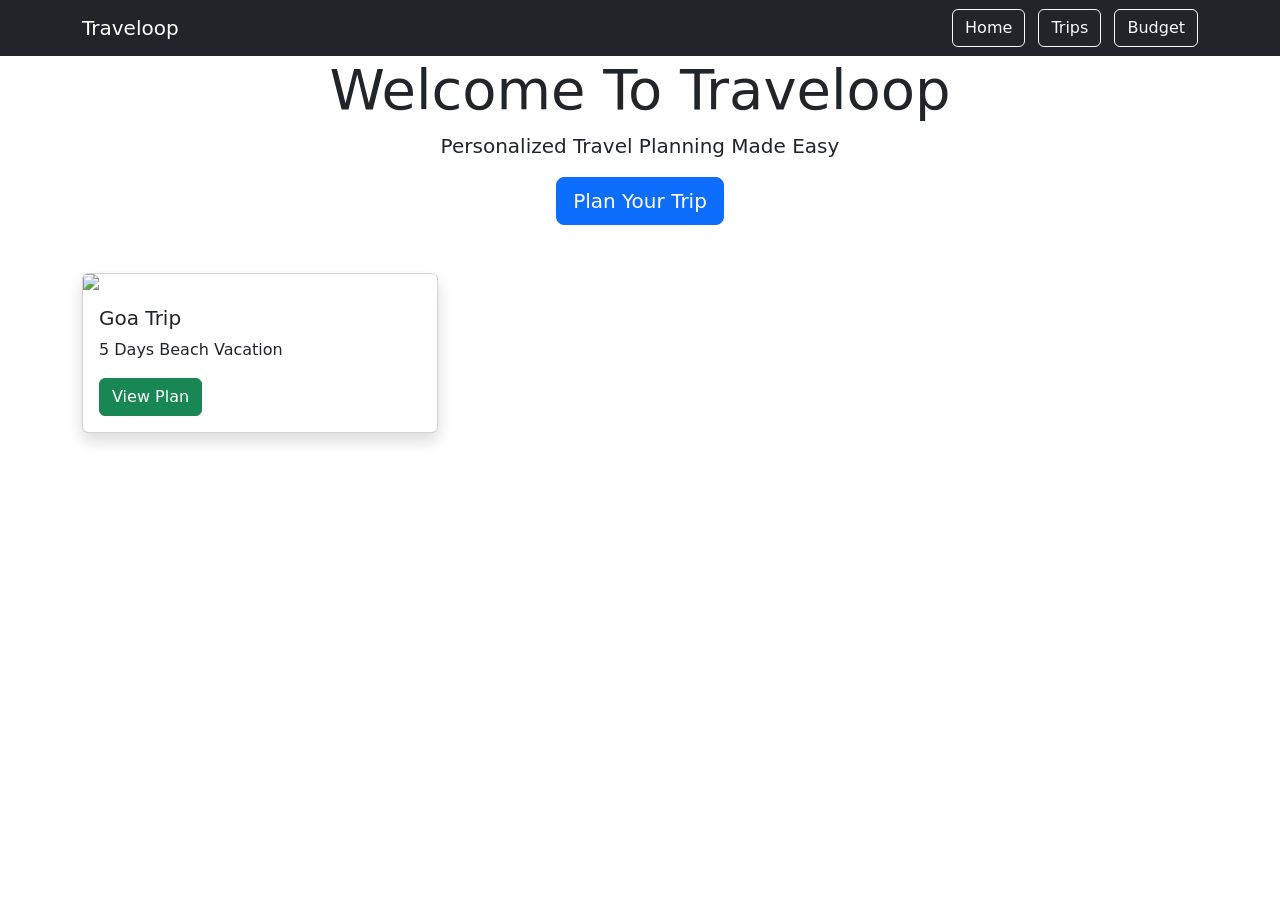
==== index.html @ 0d14d162 "Add initial HTML structure for Traveloop website" ====
<!DOCTYPE html>
<html lang="en">
<head>
    <meta charset="UTF-8">
    <meta name="viewport" content="width=device-width, initial-scale=1.0">

    <title>Traveloop</title>

    <!-- Bootstrap -->
    <link href="https://cdn.jsdelivr.net/npm/bootstrap@5.3.3/dist/css/bootstrap.min.css" rel="stylesheet">

    <!-- CSS -->
    <link rel="stylesheet" href="style.css">
</head>

<body>

    <!-- Navbar -->
    <nav class="navbar navbar-dark bg-dark navbar-expand-lg">
        <div class="container">
            <a class="navbar-brand" href="#">
                Traveloop
            </a>

            <div>
                <a href="#" class="btn btn-outline-light me-2">Home</a>
                <a href="#" class="btn btn-outline-light me-2">Trips</a>
                <a href="#" class="btn btn-outline-light">Budget</a>
            </div>
        </div>
    </nav>

    <!-- Hero Section -->
    <section class="hero text-center">
        <div class="container">
            <h1 class="display-4">
                Welcome To Traveloop
            </h1>

            <p class="lead">
                Personalized Travel Planning Made Easy
            </p>

            <button class="btn btn-primary btn-lg">
                Plan Your Trip
            </button>
        </div>
    </section>

    <!-- Trip Cards -->
    <div class="container mt-5">

        <div class="row">

            <div class="col-md-4">
                <div class="card shadow">
                    <img src="https://images.unsplash.com/photo-1507525428034-b723cf961d3e"
                         class="card-img-top">

                    <div class="card-body">
                        <h5 class="card-title">Goa Trip</h5>

                        <p class="card-text">
                            5 Days Beach Vacation
                        </p>

                        <button class="btn btn-success">
                            View Plan
                        </button>
                    </div>
                </div>
            </div>

        </div>

    </div>

    <!-- JS -->
    <script src="script.js"></script>

</body>
</html>
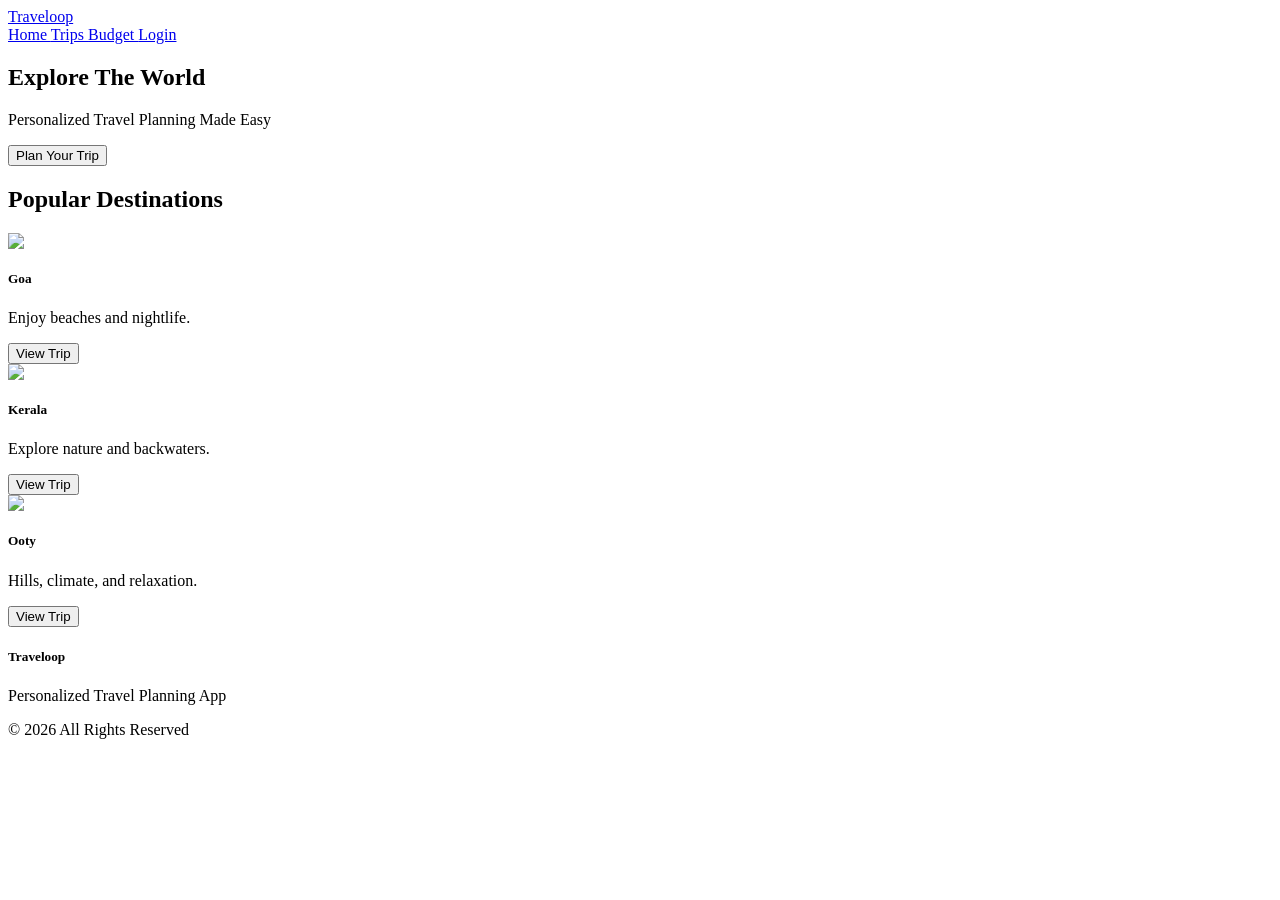
==== commit 74199647: "Refactor HTML structure and update navbar links" ====
--- a/index.html
+++ b/index.html
@@ -1,82 +1,198 @@
-<!DOCTYPE html>
-<html lang="en">
-<head>
-    <meta charset="UTF-8">
-    <meta name="viewport" content="width=device-width, initial-scale=1.0">
-
-    <title>Traveloop</title>
-
-    <!-- Bootstrap -->
-    <link href="https://cdn.jsdelivr.net/npm/bootstrap@5.3.3/dist/css/bootstrap.min.css" rel="stylesheet">
-
-    <!-- CSS -->
-    <link rel="stylesheet" href="style.css">
-</head>
-
 <body>
 
-    <!-- Navbar -->
-    <nav class="navbar navbar-dark bg-dark navbar-expand-lg">
+    <!-- Navbar Start -->
+    
+    <nav class="navbar navbar-expand-lg navbar-dark bg-dark">
+
         <div class="container">
-            <a class="navbar-brand" href="#">
+
+            <a class="navbar-brand fw-bold" href="#">
                 Traveloop
             </a>
 
             <div>
-                <a href="#" class="btn btn-outline-light me-2">Home</a>
-                <a href="#" class="btn btn-outline-light me-2">Trips</a>
-                <a href="#" class="btn btn-outline-light">Budget</a>
+
+                <a href="index.html"
+                class="btn btn-outline-light me-2">
+                    Home
+                </a>
+
+                <a href="trips.html"
+                class="btn btn-outline-light me-2">
+                    Trips
+                </a>
+
+                <a href="budget.html"
+                class="btn btn-outline-light me-2">
+                    Budget
+                </a>
+
+                <a href="login.html"
+                class="btn btn-primary">
+                    Login
+                </a>
+
             </div>
+
         </div>
+
     </nav>
 
-    <!-- Hero Section -->
-    <section class="hero text-center">
-        <div class="container">
-            <h1 class="display-4">
-                Welcome To Traveloop
+    <!-- Navbar End -->
+
+
+    <!-- Hero Section Start -->
+
+    <section class="hero">
+
+        <div class="container text-center">
+
+            <h1 class="display-3 fw-bold">
+                Explore The World
             </h1>
 
-            <p class="lead">
+            <p class="lead mt-3">
                 Personalized Travel Planning Made Easy
             </p>
 
-            <button class="btn btn-primary btn-lg">
+            <button class="btn btn-light btn-lg mt-3">
                 Plan Your Trip
             </button>
+
         </div>
+
     </section>
 
-    <!-- Trip Cards -->
+    <!-- Hero Section End -->
+
+
+    <!-- Travel Cards Start -->
+
     <div class="container mt-5">
+
+        <h2 class="text-center mb-5">
+            Popular Destinations
+        </h2>
 
         <div class="row">
 
+            <!-- Card 1 -->
+
             <div class="col-md-4">
+
                 <div class="card shadow">
+
                     <img src="https://images.unsplash.com/photo-1507525428034-b723cf961d3e"
-                         class="card-img-top">
+                    class="card-img-top">
 
                     <div class="card-body">
-                        <h5 class="card-title">Goa Trip</h5>
+
+                        <h5 class="card-title">
+                            Goa
+                        </h5>
 
                         <p class="card-text">
-                            5 Days Beach Vacation
+                            Enjoy beaches and nightlife.
+                        </p>
+
+                        <button class="btn btn-primary">
+                            View Trip
+                        </button>
+
+                    </div>
+
+                </div>
+
+            </div>
+
+
+            <!-- Card 2 -->
+
+            <div class="col-md-4">
+
+                <div class="card shadow">
+
+                    <img src="https://images.unsplash.com/photo-1500530855697-b586d89ba3ee"
+                    class="card-img-top">
+
+                    <div class="card-body">
+
+                        <h5 class="card-title">
+                            Kerala
+                        </h5>
+
+                        <p class="card-text">
+                            Explore nature and backwaters.
                         </p>
 
                         <button class="btn btn-success">
-                            View Plan
+                            View Trip
                         </button>
+
                     </div>
+
                 </div>
+
+            </div>
+
+
+            <!-- Card 3 -->
+
+            <div class="col-md-4">
+
+                <div class="card shadow">
+
+                    <img src="https://images.unsplash.com/photo-1512453979798-5ea266f8880c"
+                    class="card-img-top">
+
+                    <div class="card-body">
+
+                        <h5 class="card-title">
+                            Ooty
+                        </h5>
+
+                        <p class="card-text">
+                            Hills, climate, and relaxation.
+                        </p>
+
+                        <button class="btn btn-danger">
+                            View Trip
+                        </button>
+
+                    </div>
+
+                </div>
+
             </div>
 
         </div>
 
     </div>
 
-    <!-- JS -->
+    <!-- Travel Cards End -->
+
+
+    <!-- Footer Start -->
+
+    <footer class="bg-dark text-white text-center p-4 mt-5">
+
+        <h5>
+            Traveloop
+        </h5>
+
+        <p>
+            Personalized Travel Planning App
+        </p>
+
+        <p>
+            © 2026 All Rights Reserved
+        </p>
+
+    </footer>
+
+    <!-- Footer End -->
+
+
     <script src="script.js"></script>
 
 </body>
-</html>
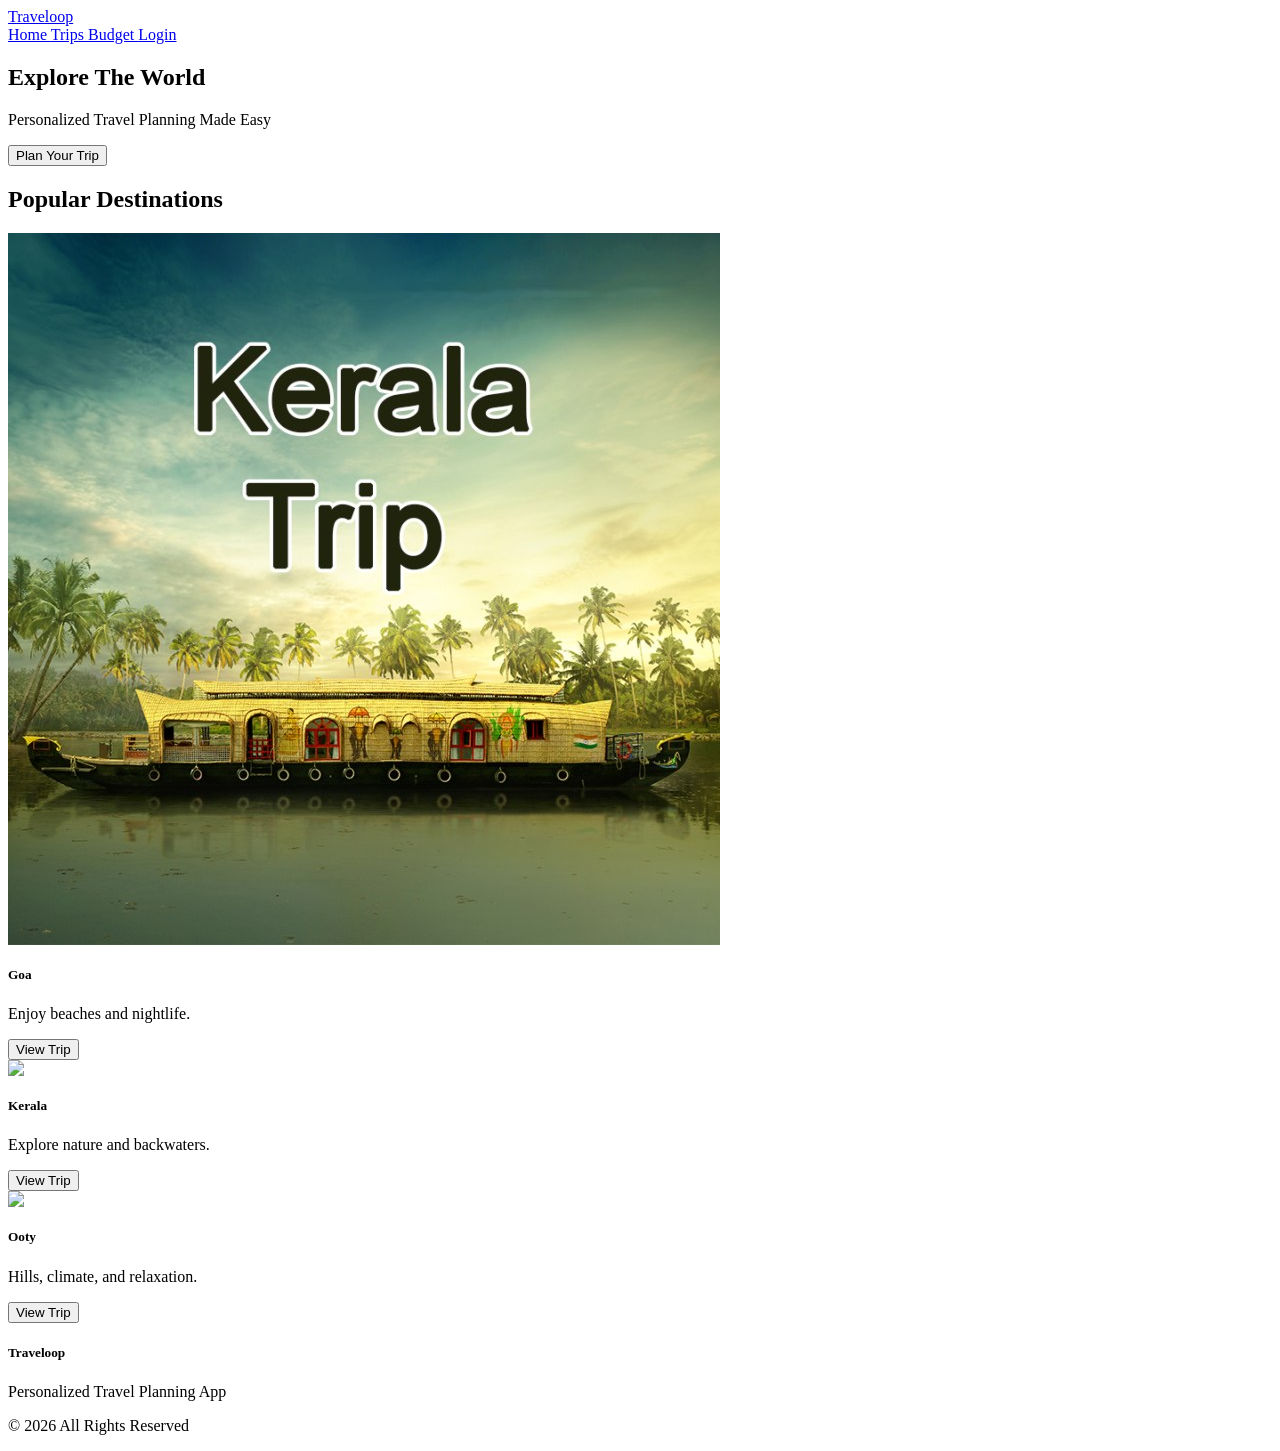
==== commit 31d4263e: "Replace external images with local assets" ====
--- a/index.html
+++ b/index.html
@@ -82,9 +82,7 @@
 
                 <div class="card shadow">
 
-                    <img src="https://images.unsplash.com/photo-1507525428034-b723cf961d3e"
-                    class="card-img-top">
-
+                    <img src="assets/images/goa.jpg" class="card-img-top">
                     <div class="card-body">
 
                         <h5 class="card-title">
@@ -112,8 +110,7 @@
 
                 <div class="card shadow">
 
-                    <img src="https://images.unsplash.com/photo-1500530855697-b586d89ba3ee"
-                    class="card-img-top">
+                    <img src="assets/images/kerala.jpg" class="card-img-top">
 
                     <div class="card-body">
 
@@ -142,8 +139,7 @@
 
                 <div class="card shadow">
 
-                    <img src="https://images.unsplash.com/photo-1512453979798-5ea266f8880c"
-                    class="card-img-top">
+                    <img src="assets/images/ooty.jpg" class="card-img-top">
 
                     <div class="card-body">
 
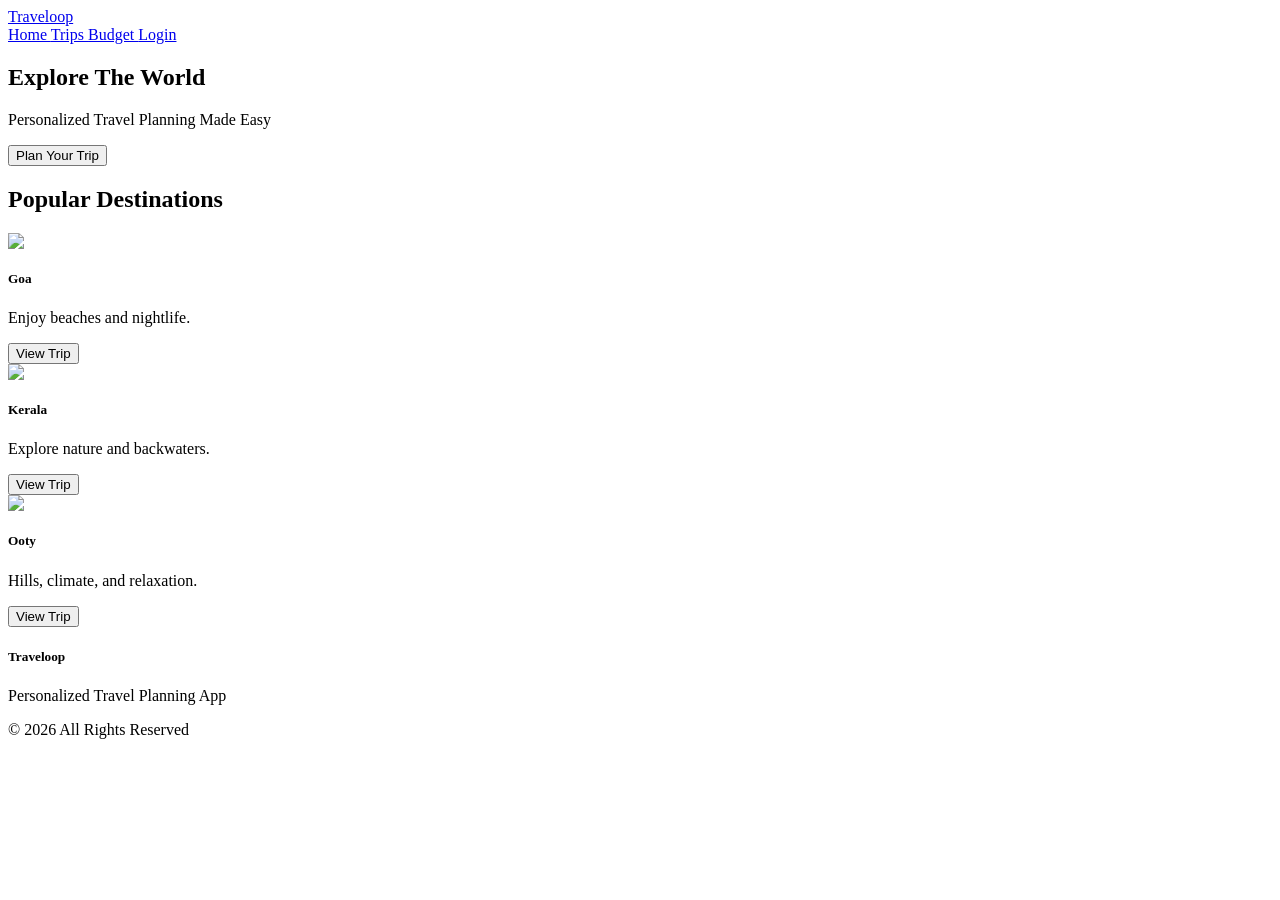
==== commit 3231cf55: "Replace local image sources with Unsplash URLs" ====
--- a/index.html
+++ b/index.html
@@ -82,7 +82,8 @@
 
                 <div class="card shadow">
 
-                    <img src="assets/images/goa.jpg" class="card-img-top">
+                <img src="https://images.unsplash.com/photo-1512343879784-a960bf40e7f2"
+class="card-img-top">
                     <div class="card-body">
 
                         <h5 class="card-title">
@@ -110,7 +111,8 @@
 
                 <div class="card shadow">
 
-                    <img src="assets/images/kerala.jpg" class="card-img-top">
+                <img src="https://images.unsplash.com/photo-1602216056096-3b40cc0c9944"
+class="card-img-top">
 
                     <div class="card-body">
 
@@ -139,7 +141,8 @@
 
                 <div class="card shadow">
 
-                    <img src="assets/images/ooty.jpg" class="card-img-top">
+                   <img src="https://images.unsplash.com/photo-1506744038136-46273834b3fb"
+class="card-img-top"> 
 
                     <div class="card-body">
 
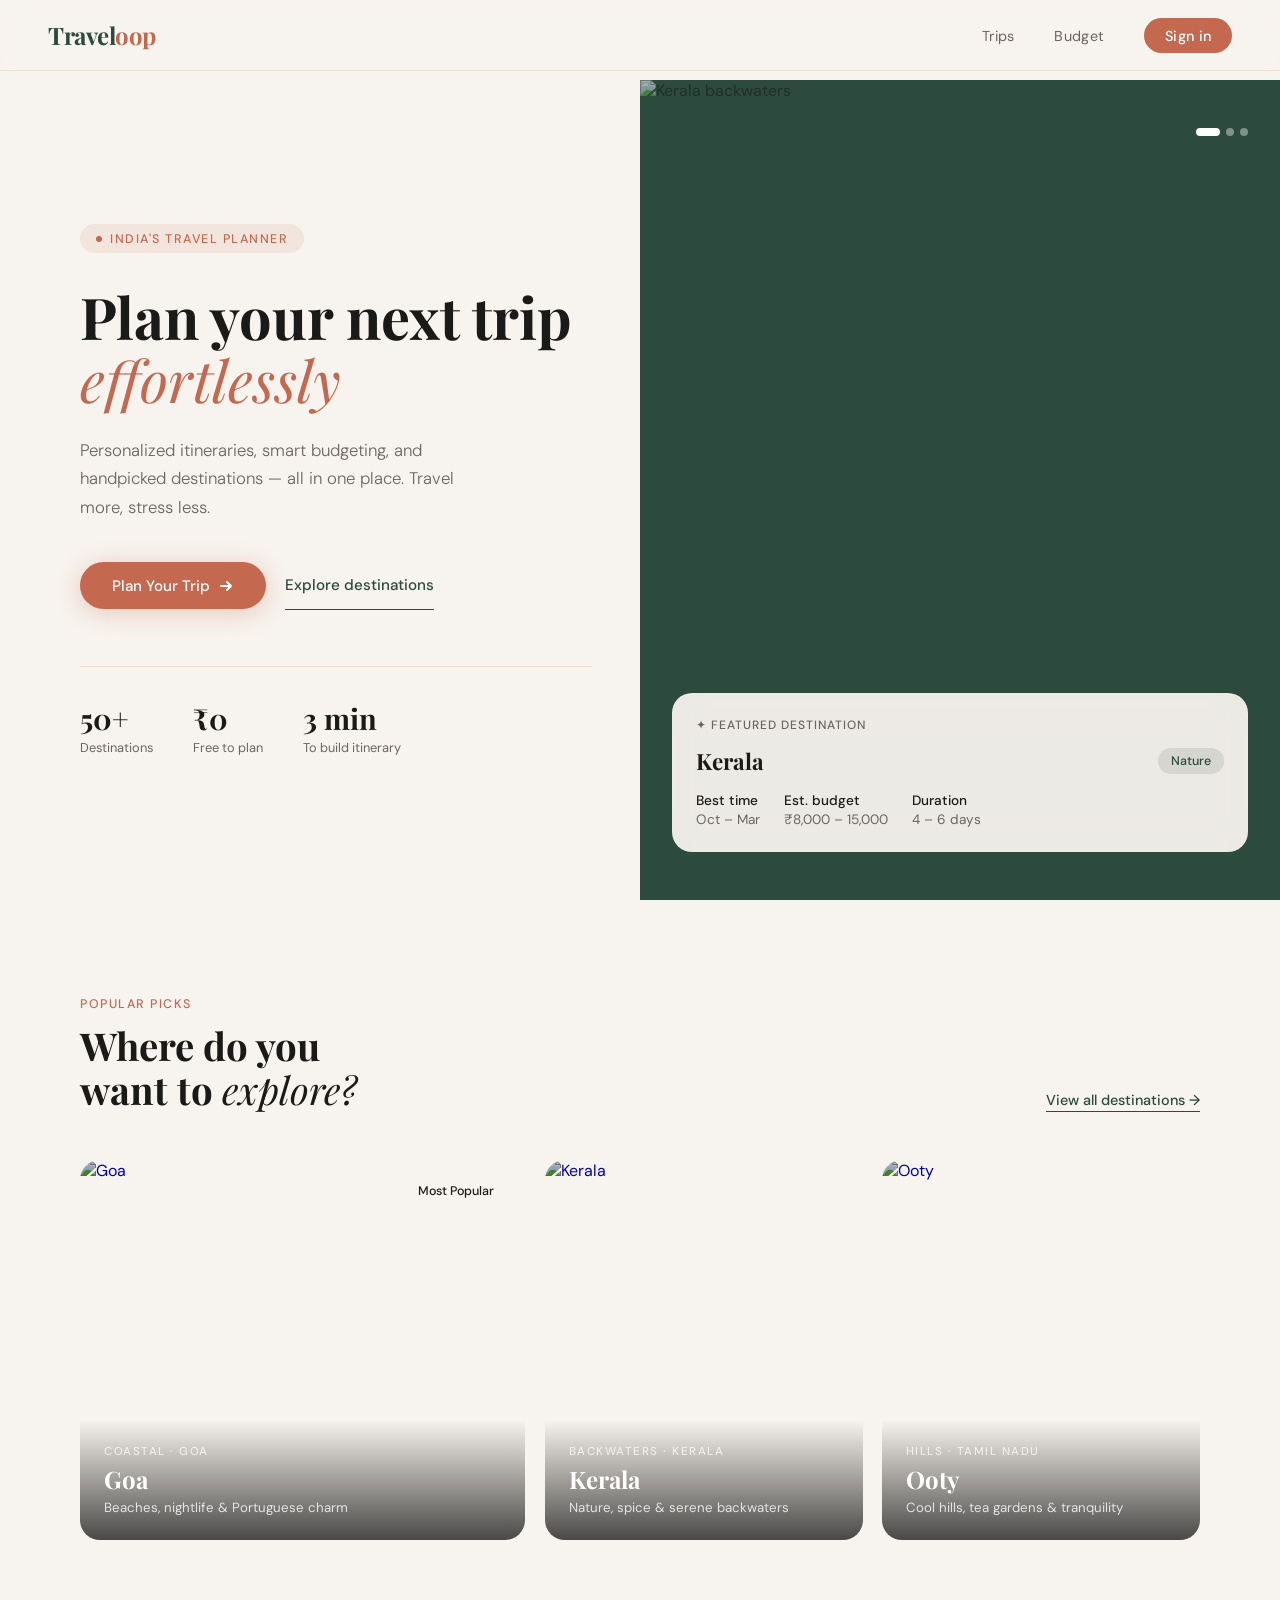
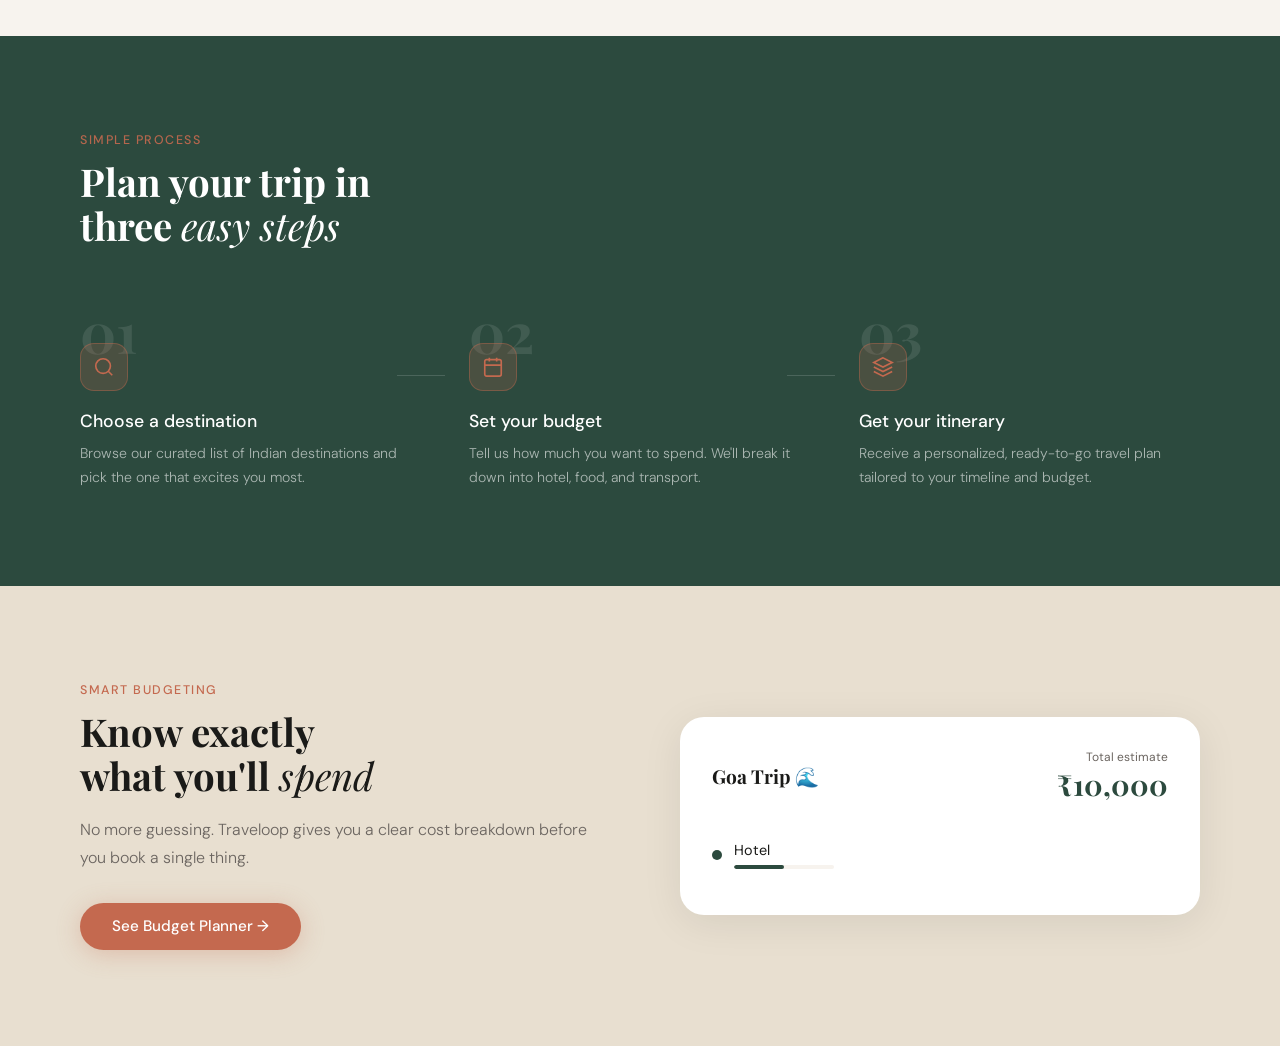
==== commit e75ffd7c: "Update index.html" ====
--- a/index.html
+++ b/index.html
@@ -1,197 +1,528 @@
+<!DOCTYPE html>
+<html lang="en">
+<head>
+  <meta charset="UTF-8" />
+  <meta name="viewport" content="width=device-width, initial-scale=1.0"/>
+  <title>Traveloop — Personalized Travel Planning</title>
+  <link rel="preconnect" href="https://fonts.googleapis.com">
+  <link href="https://fonts.googleapis.com/css2?family=Playfair+Display:ital,wght@0,700;1,400&family=DM+Sans:wght@300;400;500&display=swap" rel="stylesheet">
+  <style>
+    *, *::before, *::after { box-sizing: border-box; margin: 0; padding: 0; }
+
+    :root {
+      --cream: #F7F3EE;
+      --sand: #E8DFD0;
+      --terracotta: #C4694F;
+      --terra-dark: #9E4A34;
+      --forest: #2C4A3E;
+      --forest-light: #3D6B5C;
+      --ink: #1A1A18;
+      --muted: #6B6560;
+      --white: #FFFFFF;
+    }
+
+    html { scroll-behavior: smooth; }
+
+    body {
+      font-family: 'DM Sans', sans-serif;
+      background: var(--cream);
+      color: var(--ink);
+      overflow-x: hidden;
+    }
+
+    /* ── NAV ── */
+    nav {
+      position: fixed; top: 0; left: 0; right: 0; z-index: 100;
+      display: flex; align-items: center; justify-content: space-between;
+      padding: 1.2rem 3rem;
+      background: rgba(247, 243, 238, 0.85);
+      backdrop-filter: blur(12px);
+      border-bottom: 1px solid rgba(196, 105, 79, 0.15);
+    }
+    .nav-logo {
+      font-family: 'Playfair Display', serif;
+      font-size: 1.5rem; font-weight: 700;
+      color: var(--forest);
+      letter-spacing: -0.5px;
+      text-decoration: none;
+    }
+    .nav-logo span { color: var(--terracotta); }
+    .nav-links { display: flex; align-items: center; gap: 2.5rem; list-style: none; }
+    .nav-links a {
+      text-decoration: none; font-size: 0.9rem; font-weight: 400;
+      color: var(--muted); transition: color 0.2s;
+      letter-spacing: 0.3px;
+    }
+    .nav-links a:hover { color: var(--ink); }
+    .nav-cta {
+      background: var(--terracotta) !important;
+      color: var(--white) !important;
+      padding: 0.55rem 1.3rem;
+      border-radius: 100px;
+      font-weight: 500 !important;
+      transition: background 0.2s !important;
+    }
+    .nav-cta:hover { background: var(--terra-dark) !important; color: var(--white) !important; }
+
+    /* ── HERO ── */
+    .hero {
+      min-height: 100vh;
+      display: grid;
+      grid-template-columns: 1fr 1fr;
+      padding-top: 80px;
+      overflow: hidden;
+    }
+    .hero-left {
+      display: flex; flex-direction: column; justify-content: center;
+      padding: 4rem 3rem 4rem 5rem;
+    }
+    .hero-tag {
+      display: inline-flex; align-items: center; gap: 8px;
+      font-size: 0.78rem; font-weight: 500; letter-spacing: 1.5px;
+      text-transform: uppercase; color: var(--terracotta);
+      background: rgba(196, 105, 79, 0.1);
+      padding: 0.4rem 1rem; border-radius: 100px;
+      width: fit-content; margin-bottom: 2rem;
+    }
+    .hero-tag::before { content: ''; width: 6px; height: 6px; border-radius: 50%; background: var(--terracotta); }
+    .hero-title {
+      font-family: 'Playfair Display', serif;
+      font-size: clamp(2.8rem, 4.5vw, 4.2rem);
+      font-weight: 700;
+      line-height: 1.1;
+      color: var(--ink);
+      margin-bottom: 1.5rem;
+    }
+    .hero-title em {
+      font-style: italic; font-weight: 400;
+      color: var(--terracotta);
+    }
+    .hero-sub {
+      font-size: 1.05rem; color: var(--muted);
+      line-height: 1.7; max-width: 420px;
+      margin-bottom: 2.5rem; font-weight: 300;
+    }
+    .hero-actions { display: flex; align-items: center; gap: 1.2rem; flex-wrap: wrap; }
+    .btn-primary {
+      display: inline-flex; align-items: center; gap: 8px;
+      background: var(--terracotta); color: var(--white);
+      text-decoration: none; padding: 0.85rem 2rem;
+      border-radius: 100px; font-size: 0.95rem; font-weight: 500;
+      transition: background 0.2s, transform 0.15s;
+      box-shadow: 0 4px 24px rgba(196,105,79,0.3);
+    }
+    .btn-primary:hover { background: var(--terra-dark); transform: translateY(-1px); }
+    .btn-primary svg { width: 16px; height: 16px; }
+    .btn-ghost {
+      display: inline-flex; align-items: center; gap: 8px;
+      color: var(--forest); text-decoration: none;
+      font-size: 0.95rem; font-weight: 500;
+      padding: 0.85rem 0; border-bottom: 1.5px solid var(--forest);
+      transition: color 0.2s;
+    }
+    .btn-ghost:hover { color: var(--forest-light); }
+    .hero-stats {
+      display: flex; gap: 2.5rem; margin-top: 3.5rem;
+      padding-top: 2rem; border-top: 1px solid var(--sand);
+    }
+    .stat-num {
+      font-family: 'Playfair Display', serif;
+      font-size: 1.8rem; font-weight: 700; color: var(--ink);
+    }
+    .stat-label { font-size: 0.8rem; color: var(--muted); margin-top: 2px; }
+
+    /* ── HERO RIGHT ── */
+    .hero-right {
+      position: relative;
+      background: var(--forest);
+      overflow: hidden;
+    }
+    .hero-img {
+      width: 100%; height: 100%;
+      object-fit: cover; opacity: 0.55;
+      display: block;
+    }
+    .hero-card {
+      position: absolute; bottom: 3rem; left: 2rem; right: 2rem;
+      background: rgba(247, 243, 238, 0.95);
+      backdrop-filter: blur(16px);
+      border-radius: 20px; padding: 1.5rem;
+    }
+    .hero-card-label {
+      font-size: 0.75rem; font-weight: 500; letter-spacing: 1px;
+      text-transform: uppercase; color: var(--muted); margin-bottom: 0.8rem;
+    }
+    .hero-card-dest { display: flex; align-items: center; justify-content: space-between; }
+    .hero-card-name {
+      font-family: 'Playfair Display', serif;
+      font-size: 1.4rem; font-weight: 700; color: var(--ink);
+    }
+    .hero-card-tag {
+      background: rgba(44, 74, 62, 0.12); color: var(--forest);
+      font-size: 0.78rem; font-weight: 500; padding: 0.3rem 0.8rem;
+      border-radius: 100px;
+    }
+    .hero-card-details { display: flex; gap: 1.5rem; margin-top: 1rem; }
+    .hero-card-detail { font-size: 0.85rem; color: var(--muted); }
+    .hero-card-detail strong { color: var(--ink); font-weight: 500; display: block; margin-bottom: 2px; }
+    .hero-dots {
+      position: absolute; top: 3rem; right: 2rem;
+      display: flex; gap: 6px;
+    }
+    .dot {
+      width: 8px; height: 8px; border-radius: 50%;
+      background: rgba(255,255,255,0.4);
+    }
+    .dot.active { background: var(--white); width: 24px; border-radius: 100px; }
+
+    /* ── DESTINATIONS ── */
+    .section { padding: 6rem 5rem; }
+    .section-header {
+      display: flex; align-items: flex-end; justify-content: space-between;
+      margin-bottom: 3rem;
+    }
+    .section-tag {
+      font-size: 0.78rem; font-weight: 500; letter-spacing: 1.5px;
+      text-transform: uppercase; color: var(--terracotta); margin-bottom: 0.7rem;
+    }
+    .section-title {
+      font-family: 'Playfair Display', serif;
+      font-size: clamp(2rem, 3vw, 2.8rem); font-weight: 700;
+      line-height: 1.15; color: var(--ink);
+    }
+    .section-title em { font-style: italic; font-weight: 400; }
+    .see-all {
+      display: inline-flex; align-items: center; gap: 6px;
+      text-decoration: none; color: var(--forest); font-weight: 500;
+      font-size: 0.9rem; border-bottom: 1px solid var(--forest);
+      padding-bottom: 2px; white-space: nowrap;
+      transition: color 0.2s;
+    }
+    .see-all:hover { color: var(--forest-light); }
+
+    .destinations-grid {
+      display: grid;
+      grid-template-columns: 1.4fr 1fr 1fr;
+      gap: 1.2rem;
+    }
+    .dest-card {
+      position: relative; border-radius: 20px; overflow: hidden;
+      cursor: pointer; text-decoration: none; display: block;
+    }
+    .dest-card:first-child { grid-row: span 1; }
+    .dest-card img {
+      width: 100%; height: 380px; object-fit: cover;
+      display: block;
+      transition: transform 0.5s ease;
+      filter: brightness(0.75);
+    }
+    .dest-card:hover img { transform: scale(1.04); }
+    .dest-card-info {
+      position: absolute; bottom: 0; left: 0; right: 0;
+      padding: 1.5rem;
+      background: linear-gradient(to top, rgba(0,0,0,0.7) 0%, transparent 100%);
+    }
+    .dest-card-region {
+      font-size: 0.72rem; letter-spacing: 1.5px; text-transform: uppercase;
+      color: rgba(255,255,255,0.7); margin-bottom: 4px; font-weight: 500;
+    }
+    .dest-card-name {
+      font-family: 'Playfair Display', serif;
+      font-size: 1.5rem; font-weight: 700; color: var(--white);
+    }
+    .dest-card-desc { font-size: 0.83rem; color: rgba(255,255,255,0.8); margin-top: 4px; }
+    .dest-badge {
+      position: absolute; top: 1.2rem; right: 1.2rem;
+      background: rgba(247, 243, 238, 0.92);
+      backdrop-filter: blur(8px);
+      font-size: 0.78rem; font-weight: 500; color: var(--ink);
+      padding: 0.3rem 0.75rem; border-radius: 100px;
+    }
+
+    /* ── HOW IT WORKS ── */
+    .how-section {
+      background: var(--forest);
+      padding: 6rem 5rem;
+      color: var(--white);
+    }
+    .how-section .section-tag { color: rgba(196,105,79,0.9); }
+    .how-section .section-title { color: var(--white); }
+    .steps-grid {
+      display: grid; grid-template-columns: repeat(3, 1fr); gap: 3rem;
+      margin-top: 3.5rem;
+    }
+    .step { position: relative; }
+    .step-num {
+      font-family: 'Playfair Display', serif;
+      font-size: 3.5rem; font-weight: 700;
+      color: rgba(255,255,255,0.1); line-height: 1;
+      margin-bottom: -1rem; position: relative; z-index: 0;
+    }
+    .step-icon {
+      width: 48px; height: 48px; border-radius: 14px;
+      background: rgba(196, 105, 79, 0.2);
+      border: 1px solid rgba(196, 105, 79, 0.4);
+      display: flex; align-items: center; justify-content: center;
+      margin-bottom: 1.2rem; position: relative; z-index: 1;
+    }
+    .step-icon svg { width: 22px; height: 22px; stroke: var(--terracotta); fill: none; }
+    .step-title { font-size: 1.1rem; font-weight: 500; margin-bottom: 0.6rem; color: var(--white); }
+    .step-desc { font-size: 0.88rem; color: rgba(255,255,255,0.6); line-height: 1.7; font-weight: 300; }
+    .step-connector {
+      position: absolute; top: 4.5rem; right: -1.5rem;
+      width: 3rem; height: 1px;
+      background: rgba(255,255,255,0.15);
+    }
+    .step:last-child .step-connector { display: none; }
+
+    /* ── BUDGET PREVIEW ── */
+    .budget-section { padding: 6rem 5rem; background: var(--sand); }
+    .budget-inner {
+      display: grid; grid-template-columns: 1fr 1fr; gap: 5rem; align-items: center;
+    }
+    .budget-left .section-title { margin-bottom: 1.2rem; }
+    .budget-left p { font-size: 1rem; color: var(--muted); line-height: 1.7; font-weight: 300; margin-bottom: 2rem; }
+    .budget-card {
+      background: var(--white); border-radius: 24px; padding: 2rem;
+      box-shadow: 0 8px 40px rgba(0,0,0,0.08);
+    }
+    .budget-card-header {
+      display: flex; justify-content: space-between; align-items: center;
+      margin-bottom: 1.5rem;
+    }
+    .budget-trip-name {
+      font-family: 'Playfair Display', serif;
+      font-size: 1.2rem; font-weight: 700;
+    }
+    .budget-total-label { font-size: 0.75rem; color: var(--muted); text-align: right; }
+    .budget-total-val {
+      font-family: 'Playfair Display', serif;
+      font-size: 1.8rem; font-weight: 700; color: var(--forest);
+    }
+    .budget-item {
+      display: flex; align-items: center; justify-content: space-between;
+      padding: 0.85rem 0; border-bottom: 1px solid var(--cream);
+    }
+    .budget-item:last-of-type { border-bottom: none; }
+    .budget-item-left { display: flex; align-items: center; gap: 12px; }
+    .budget-dot { width: 10px; height: 10px; border-radius: 50%; }
+    .budget-item-name { font-size: 0.9rem; font-weight: 400; }
+    .budget-item-amount { font-size: 0.9rem; font-weight: 500; color: var(--ink); }
+    .budget-bar-wrap { height: 4px; background: var(--cream); border-radius: 100px; margin-top: 0.4rem; overflow: hidden; width: 100px; }
+    .budget-bar { height: 100%; border-radius: 100px; }
+
+    /* ── FOOTER ── */
+    footer {
+      background: var(--ink); color: rgba(255,255,255,0.6);
+      padding: 2.5rem 5rem; font-size: 0.85rem;
+      display: flex; justify-content: space-between; align-items: center;
+    }
+    .footer-logo {
+      font-family: 'Playfair Display', serif;
+      font-size: 1.2rem; color: var(--white); font-weight: 700;
+    }
+    .footer-logo span { color: var(--terracotta); }
+
+    /* ── ANIMATIONS ── */
+    @keyframes fadeUp {
+      from { opacity: 0; transform: translateY(24px); }
+      to   { opacity: 1; transform: translateY(0); }
+    }
+    .hero-left > * { animation: fadeUp 0.7s ease both; }
+    .hero-tag   { animation-delay: 0.1s; }
+    .hero-title { animation-delay: 0.25s; }
+    .hero-sub   { animation-delay: 0.35s; }
+    .hero-actions { animation-delay: 0.45s; }
+    .hero-stats { animation-delay: 0.55s; }
+
+    @media (max-width: 900px) {
+      .hero { grid-template-columns: 1fr; }
+      .hero-right { min-height: 340px; }
+      .hero-left { padding: 3rem 1.5rem; }
+      .destinations-grid { grid-template-columns: 1fr; }
+      .steps-grid { grid-template-columns: 1fr; gap: 2rem; }
+      .budget-inner { grid-template-columns: 1fr; }
+      .section { padding: 4rem 1.5rem; }
+      .how-section { padding: 4rem 1.5rem; }
+      .budget-section { padding: 4rem 1.5rem; }
+      nav { padding: 1rem 1.5rem; }
+      footer { padding: 2rem 1.5rem; flex-direction: column; gap: 0.5rem; text-align: center; }
+      .step-connector { display: none; }
+    }
+  </style>
+</head>
 <body>
 
-    <!-- Navbar Start -->
-    
-    <nav class="navbar navbar-expand-lg navbar-dark bg-dark">
-
-        <div class="container">
-
-            <a class="navbar-brand fw-bold" href="#">
-                Traveloop
-            </a>
-
-            <div>
-
-                <a href="index.html"
-                class="btn btn-outline-light me-2">
-                    Home
-                </a>
-
-                <a href="trips.html"
-                class="btn btn-outline-light me-2">
-                    Trips
-                </a>
-
-                <a href="budget.html"
-                class="btn btn-outline-light me-2">
-                    Budget
-                </a>
-
-                <a href="login.html"
-                class="btn btn-primary">
-                    Login
-                </a>
-
-            </div>
-
+<!-- NAV -->
+<nav>
+  <a href="index.html" class="nav-logo">Travel<span>oop</span></a>
+  <ul class="nav-links">
+    <li><a href="trips.html">Trips</a></li>
+    <li><a href="budget.html">Budget</a></li>
+    <li><a href="login.html" class="nav-cta">Sign in</a></li>
+  </ul>
+</nav>
+
+<!-- HERO -->
+<section class="hero">
+  <div class="hero-left">
+    <span class="hero-tag">India's Travel Planner</span>
+    <h1 class="hero-title">Plan your next trip <em>effortlessly</em></h1>
+    <p class="hero-sub">Personalized itineraries, smart budgeting, and handpicked destinations — all in one place. Travel more, stress less.</p>
+    <div class="hero-actions">
+      <a href="trips.html" class="btn-primary">
+        Plan Your Trip
+        <svg viewBox="0 0 16 16" fill="none" stroke="currentColor" stroke-width="2" stroke-linecap="round" stroke-linejoin="round">
+          <path d="M3 8h10M9 4l4 4-4 4"/>
+        </svg>
+      </a>
+      <a href="#destinations" class="btn-ghost">Explore destinations</a>
+    </div>
+    <div class="hero-stats">
+      <div>
+        <div class="stat-num">50+</div>
+        <div class="stat-label">Destinations</div>
+      </div>
+      <div>
+        <div class="stat-num">₹0</div>
+        <div class="stat-label">Free to plan</div>
+      </div>
+      <div>
+        <div class="stat-num">3 min</div>
+        <div class="stat-label">To build itinerary</div>
+      </div>
+    </div>
+  </div>
+  <div class="hero-right">
+    <img
+      src="https://images.unsplash.com/photo-1602216056096-3b40cc0c9944?w=900&q=80"
+      alt="Kerala backwaters"
+      class="hero-img"
+    />
+    <div class="hero-dots">
+      <div class="dot active"></div>
+      <div class="dot"></div>
+      <div class="dot"></div>
+    </div>
+    <div class="hero-card">
+      <div class="hero-card-label">✦ Featured Destination</div>
+      <div class="hero-card-dest">
+        <div class="hero-card-name">Kerala</div>
+        <span class="hero-card-tag">Nature</span>
+      </div>
+      <div class="hero-card-details">
+        <div class="hero-card-detail">
+          <strong>Best time</strong>Oct – Mar
         </div>
-
-    </nav>
-
-    <!-- Navbar End -->
-
-
-    <!-- Hero Section Start -->
-
-    <section class="hero">
-
-        <div class="container text-center">
-
-            <h1 class="display-3 fw-bold">
-                Explore The World
-            </h1>
-
-            <p class="lead mt-3">
-                Personalized Travel Planning Made Easy
-            </p>
-
-            <button class="btn btn-light btn-lg mt-3">
-                Plan Your Trip
-            </button>
-
+        <div class="hero-card-detail">
+          <strong>Est. budget</strong>₹8,000 – 15,000
         </div>
-
-    </section>
-
-    <!-- Hero Section End -->
-
-
-    <!-- Travel Cards Start -->
-
-    <div class="container mt-5">
-
-        <h2 class="text-center mb-5">
-            Popular Destinations
-        </h2>
-
-        <div class="row">
-
-            <!-- Card 1 -->
-
-            <div class="col-md-4">
-
-                <div class="card shadow">
-
-                <img src="https://images.unsplash.com/photo-1512343879784-a960bf40e7f2"
-class="card-img-top">
-                    <div class="card-body">
-
-                        <h5 class="card-title">
-                            Goa
-                        </h5>
-
-                        <p class="card-text">
-                            Enjoy beaches and nightlife.
-                        </p>
-
-                        <button class="btn btn-primary">
-                            View Trip
-                        </button>
-
-                    </div>
-
-                </div>
-
-            </div>
-
-
-            <!-- Card 2 -->
-
-            <div class="col-md-4">
-
-                <div class="card shadow">
-
-                <img src="https://images.unsplash.com/photo-1602216056096-3b40cc0c9944"
-class="card-img-top">
-
-                    <div class="card-body">
-
-                        <h5 class="card-title">
-                            Kerala
-                        </h5>
-
-                        <p class="card-text">
-                            Explore nature and backwaters.
-                        </p>
-
-                        <button class="btn btn-success">
-                            View Trip
-                        </button>
-
-                    </div>
-
-                </div>
-
-            </div>
-
-
-            <!-- Card 3 -->
-
-            <div class="col-md-4">
-
-                <div class="card shadow">
-
-                   <img src="https://images.unsplash.com/photo-1506744038136-46273834b3fb"
-class="card-img-top"> 
-
-                    <div class="card-body">
-
-                        <h5 class="card-title">
-                            Ooty
-                        </h5>
-
-                        <p class="card-text">
-                            Hills, climate, and relaxation.
-                        </p>
-
-                        <button class="btn btn-danger">
-                            View Trip
-                        </button>
-
-                    </div>
-
-                </div>
-
-            </div>
-
+        <div class="hero-card-detail">
+          <strong>Duration</strong>4 – 6 days
         </div>
-
-    </div>
-
-    <!-- Travel Cards End -->
-
-
-    <!-- Footer Start -->
-
-    <footer class="bg-dark text-white text-center p-4 mt-5">
-
-        <h5>
-            Traveloop
-        </h5>
-
-        <p>
-            Personalized Travel Planning App
-        </p>
-
-        <p>
-            © 2026 All Rights Reserved
-        </p>
-
-    </footer>
-
-    <!-- Footer End -->
-
-
-    <script src="script.js"></script>
-
-</body>
+      </div>
+    </div>
+  </div>
+</section>
+
+<!-- DESTINATIONS -->
+<section class="section" id="destinations">
+  <div class="section-header">
+    <div>
+      <div class="section-tag">Popular Picks</div>
+      <h2 class="section-title">Where do you<br>want to <em>explore?</em></h2>
+    </div>
+    <a href="trips.html" class="see-all">View all destinations →</a>
+  </div>
+  <div class="destinations-grid">
+    <a href="trips.html" class="dest-card">
+      <img src="https://images.unsplash.com/photo-1512343879784-a960bf40e7f2?w=900&q=80" alt="Goa" />
+      <span class="dest-badge">Most Popular</span>
+      <div class="dest-card-info">
+        <div class="dest-card-region">Coastal · Goa</div>
+        <div class="dest-card-name">Goa</div>
+        <div class="dest-card-desc">Beaches, nightlife &amp; Portuguese charm</div>
+      </div>
+    </a>
+    <a href="trips.html" class="dest-card">
+      <img src="https://images.unsplash.com/photo-1602216056096-3b40cc0c9944?w=700&q=80" alt="Kerala" />
+      <div class="dest-card-info">
+        <div class="dest-card-region">Backwaters · Kerala</div>
+        <div class="dest-card-name">Kerala</div>
+        <div class="dest-card-desc">Nature, spice &amp; serene backwaters</div>
+      </div>
+    </a>
+    <a href="trips.html" class="dest-card">
+      <img src="https://images.unsplash.com/photo-1506744038136-46273834b3fb?w=700&q=80" alt="Ooty" />
+      <div class="dest-card-info">
+        <div class="dest-card-region">Hills · Tamil Nadu</div>
+        <div class="dest-card-name">Ooty</div>
+        <div class="dest-card-desc">Cool hills, tea gardens &amp; tranquility</div>
+      </div>
+    </a>
+  </div>
+</section>
+
+<!-- HOW IT WORKS -->
+<section class="how-section">
+  <div class="section-tag">Simple Process</div>
+  <h2 class="section-title">Plan your trip in<br>three <em>easy steps</em></h2>
+  <div class="steps-grid">
+    <div class="step">
+      <div class="step-num">01</div>
+      <div class="step-icon">
+        <svg viewBox="0 0 24 24" stroke-width="1.8">
+          <circle cx="11" cy="11" r="8"/><path d="m21 21-4.35-4.35"/>
+        </svg>
+      </div>
+      <div class="step-title">Choose a destination</div>
+      <div class="step-desc">Browse our curated list of Indian destinations and pick the one that excites you most.</div>
+      <div class="step-connector"></div>
+    </div>
+    <div class="step">
+      <div class="step-num">02</div>
+      <div class="step-icon">
+        <svg viewBox="0 0 24 24" stroke-width="1.8">
+          <rect x="3" y="4" width="18" height="18" rx="2"/><path d="M16 2v4M8 2v4M3 10h18"/>
+        </svg>
+      </div>
+      <div class="step-title">Set your budget</div>
+      <div class="step-desc">Tell us how much you want to spend. We'll break it down into hotel, food, and transport.</div>
+      <div class="step-connector"></div>
+    </div>
+    <div class="step">
+      <div class="step-num">03</div>
+      <div class="step-icon">
+        <svg viewBox="0 0 24 24" stroke-width="1.8">
+          <path d="M12 2L2 7l10 5 10-5-10-5zM2 17l10 5 10-5M2 12l10 5 10-5"/>
+        </svg>
+      </div>
+      <div class="step-title">Get your itinerary</div>
+      <div class="step-desc">Receive a personalized, ready-to-go travel plan tailored to your timeline and budget.</div>
+    </div>
+  </div>
+</section>
+
+<!-- BUDGET PREVIEW -->
+<section class="budget-section">
+  <div class="budget-inner">
+    <div class="budget-left">
+      <div class="section-tag">Smart Budgeting</div>
+      <h2 class="section-title">Know exactly<br>what you'll <em>spend</em></h2>
+      <p>No more guessing. Traveloop gives you a clear cost breakdown before you book a single thing.</p>
+      <a href="budget.html" class="btn-primary" style="width: fit-content;">See Budget Planner →</a>
+    </div>
+    <div class="budget-card">
+      <div class="budget-card-header">
+        <div class="budget-trip-name">Goa Trip 🌊</div>
+        <div>
+          <div class="budget-total-label">Total estimate</div>
+          <div class="budget-total-val">₹10,000</div>
+        </div>
+      </div>
+      <div class="budget-item">
+        <div class="budget-item-left">
+          <div class="budget-dot" style="background:#2C4A3E"></div>
+          <div>
+            <div class="budget-item-name">Hotel</div>
+            <div class="budget-bar-wrap"><div class="budget-bar" style="width:50%;background:#2C4A3E"></div></div>
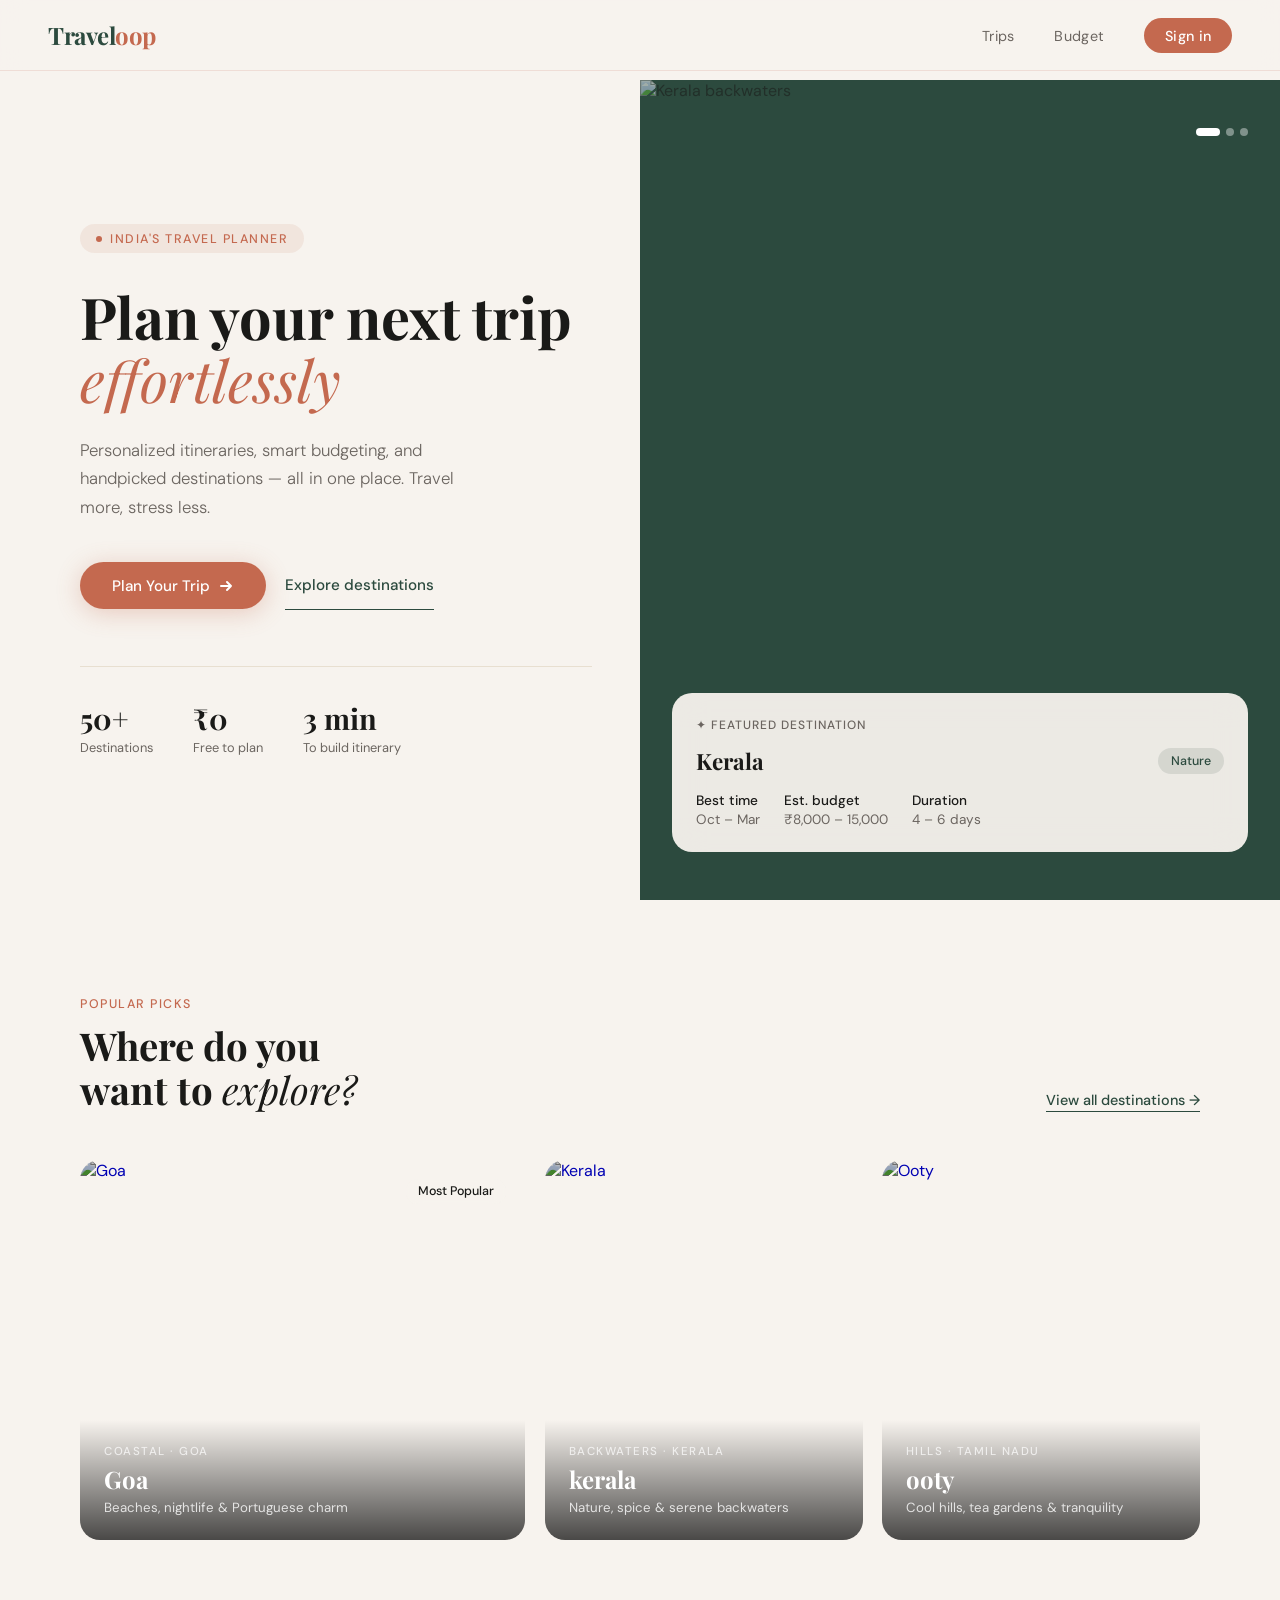
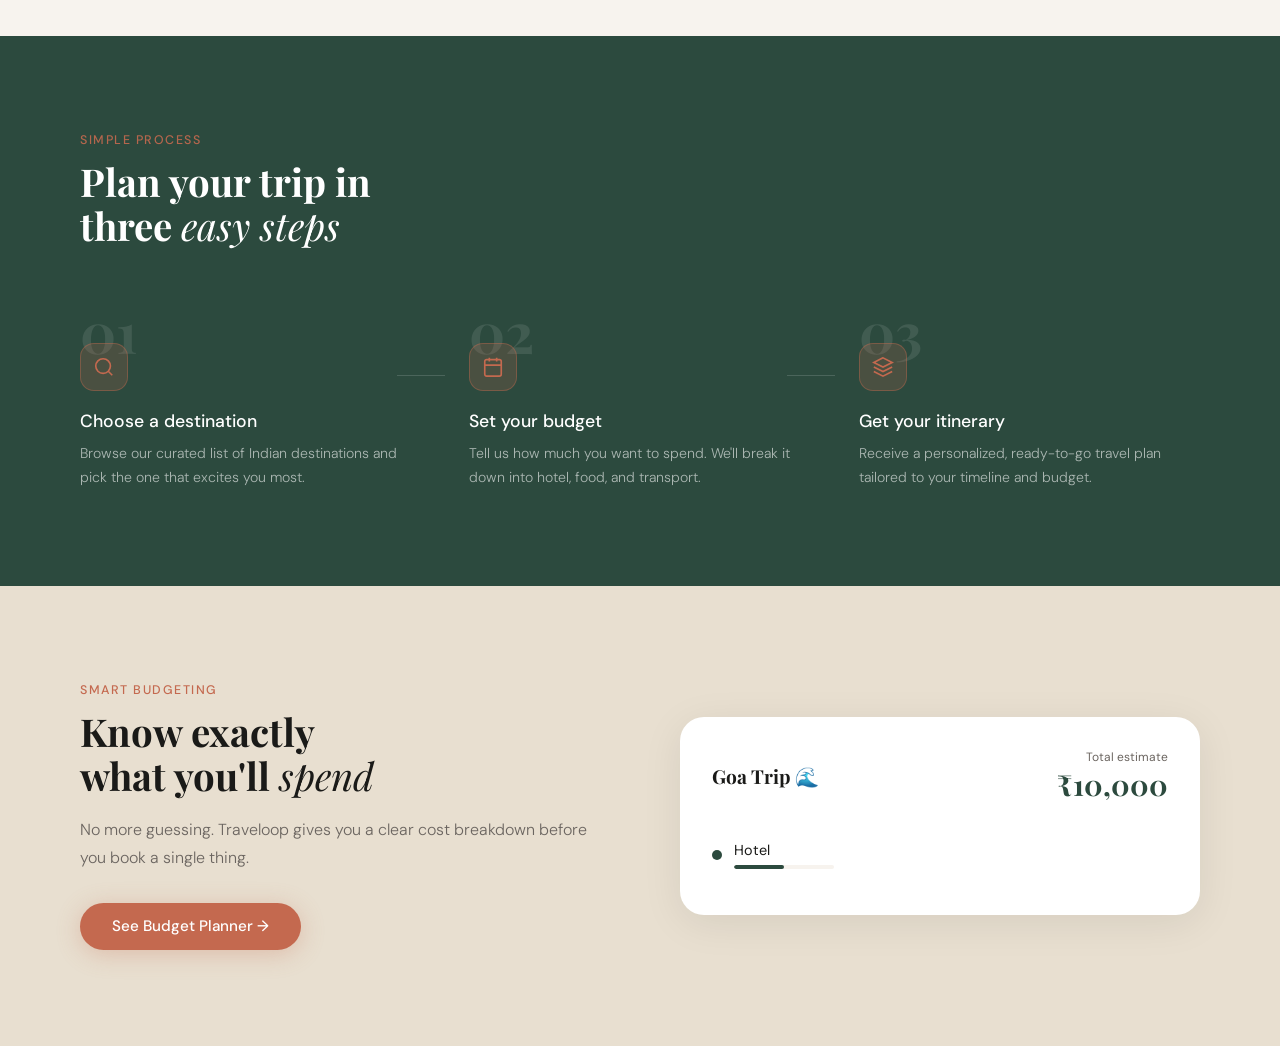
==== commit 7bb3013c: "Change destination names to lowercase" ====
--- a/index.html
+++ b/index.html
@@ -448,7 +448,7 @@
       <img src="https://images.unsplash.com/photo-1602216056096-3b40cc0c9944?w=700&q=80" alt="Kerala" />
       <div class="dest-card-info">
         <div class="dest-card-region">Backwaters · Kerala</div>
-        <div class="dest-card-name">Kerala</div>
+        <div class="dest-card-name">kerala</div>
         <div class="dest-card-desc">Nature, spice &amp; serene backwaters</div>
       </div>
     </a>
@@ -456,7 +456,7 @@
       <img src="https://images.unsplash.com/photo-1506744038136-46273834b3fb?w=700&q=80" alt="Ooty" />
       <div class="dest-card-info">
         <div class="dest-card-region">Hills · Tamil Nadu</div>
-        <div class="dest-card-name">Ooty</div>
+        <div class="dest-card-name">ooty</div>
         <div class="dest-card-desc">Cool hills, tea gardens &amp; tranquility</div>
       </div>
     </a>
